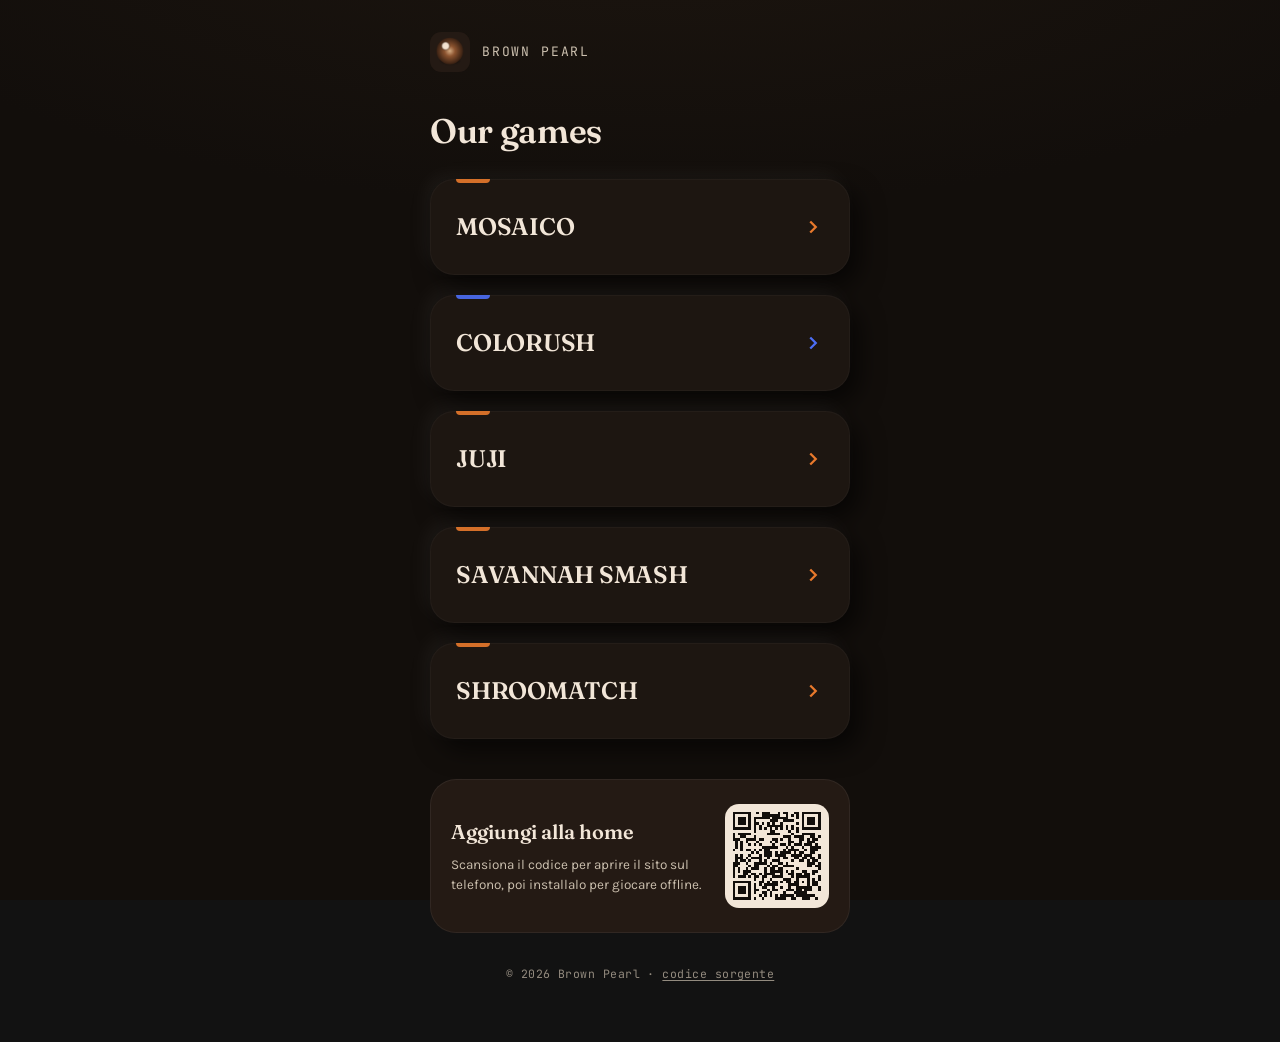
==== index.html @ 18529987 "Fix Folder" ====
<!DOCTYPE html>
<html lang="it">
<head>
<meta charset="UTF-8">
<meta name="viewport" content="width=device-width, initial-scale=1, viewport-fit=cover">

<!-- ===================== SEO ===================== -->
<title>Brown Pearl — Mosaico & COLORUSH, browser games</title>
<meta name="description" content="Brown Pearl: due puzzle game gratuiti da giocare subito nel browser, senza download. Shroomatch, match-3 nel bosco d'autunno con i funghi, e COLORUSH, il puzzle di abbinamento colori a tempo.">
<meta name="keywords" content="puzzle game browser, match 3 gratis, colorush, giochi html5, giochi mobile gratis">
<meta name="author" content="Brown Pearl">
<link rel="canonical" href="https://brownpearl.games/">
<meta name="robots" content="index, follow">

<!-- Open Graph -->
<meta property="og:type" content="website">
<meta property="og:site_name" content="Brown Pearl">
<meta property="og:title" content="Brown Pearl — Shroomatch & COLORUSH">
<meta property="og:description" content="Due puzzle game gratuiti da giocare subito nel browser: Shroomatch nel bosco d'autunno e COLORUSH, l'abbinamento colori a tempo.">
<meta property="og:image" content="https://brownpearl.games/assets/icons/icon-512.png">
<meta property="og:url" content="https://brownpearl.games/">
<meta property="og:locale" content="it_IT">

<!-- Twitter Card -->
<meta name="twitter:card" content="summary_large_image">
<meta name="twitter:title" content="Brown Pearl — Shroomatch & COLORUSH">
<meta name="twitter:description" content="Due puzzle game gratuiti da giocare subito nel browser, senza download.">
<meta name="twitter:image" content="https://brownpearl.games/assets/icons/icon-512.png">

<!-- ===================== PWA ===================== -->
<meta name="theme-color" content="#120e0b">
<meta name="color-scheme" content="dark">
<link rel="manifest" href="manifest.json">
<link rel="icon" type="image/png" sizes="32x32" href="assets/icons/icon-32.png">
<link rel="icon" type="image/png" sizes="16x16" href="assets/icons/icon-16.png">
<link rel="shortcut icon" href="assets/icons/favicon.ico">
<link rel="apple-touch-icon" href="assets/icons/apple-touch-icon.png">
<meta name="apple-mobile-web-app-capable" content="yes">
<meta name="apple-mobile-web-app-status-bar-style" content="black-translucent">
<meta name="apple-mobile-web-app-title" content="Brown Pearl">
<meta name="mobile-web-app-capable" content="yes">

<!-- Fonts -->
<link rel="preconnect" href="https://fonts.googleapis.com">
<link rel="preconnect" href="https://fonts.gstatic.com" crossorigin>
<link href="https://fonts.googleapis.com/css2?family=Fraunces:ital,opsz,wght@0,9..144,500;0,9..144,600;1,9..144,500&family=Karla:wght@400;500;700&family=JetBrains+Mono:wght@500;700&display=swap" rel="stylesheet">

<link rel="stylesheet" href="assets/css/style.css">

<!-- Structured data -->
<script type="application/ld+json">
{
  "@context": "https://schema.org",
  "@type": "WebSite",
  "name": "Brown Pearl",
  "url": "https://brownpearl.games/",
  "description": "Puzzle game gratuiti da giocare nel browser: MOSAICO e COLORUSH.",
  "publisher": { "@type": "Organization", "name": "Brown Pearl" }
}
</script>
</head>
<body>

<div class="spores" id="spores" aria-hidden="true"></div>

<main class="wrap">

  <header class="brand">
    <img src="assets/icons/icon-96.png" alt="" width="40" height="40" onerror="this.src='assets/icons/icon-192.png'">
    <span>Brown Pearl</span>
  </header>

  <h1 class="section-title">Our games</h1>

  <section class="games" aria-label="Giochi disponibili">

    <a class="game-btn" style="--accent:#E8792C" href="games/mosaico/">
      <span>MOSAICO</span>
      <svg viewBox="0 0 24 24" fill="none" stroke="currentColor" stroke-width="2.5"><path d="M9 6l6 6-6 6"/></svg>
    </a>

    <a class="game-btn" style="--accent:#4C6EF5" href="games/colorush/">
      <span>COLORUSH</span>
      <svg viewBox="0 0 24 24" fill="none" stroke="currentColor" stroke-width="2.5"><path d="M9 6l6 6-6 6"/></svg>
    </a>

    <a class="game-btn" style="--accent:#E8792C" href="games/juji/">
      <span>JUJI</span>
      <svg viewBox="0 0 24 24" fill="none" stroke="currentColor" stroke-width="2.5"><path d="M9 6l6 6-6 6"/></svg>
    </a>

    <a class="game-btn" style="--accent:#E8792C" href="games/savannah_smash/">
      <span>SAVANNAH SMASH</span>
      <svg viewBox="0 0 24 24" fill="none" stroke="currentColor" stroke-width="2.5"><path d="M9 6l6 6-6 6"/></svg>
    </a>

    <a class="game-btn" style="--accent:#E8792C" href="games/shroomatch/">
      <span>SHROOMATCH</span>
      <svg viewBox="0 0 24 24" fill="none" stroke="currentColor" stroke-width="2.5"><path d="M9 6l6 6-6 6"/></svg>
    </a>

  </section>

  <section class="install" aria-label="Installa l'app">
    <div class="copy">
      <h3>Aggiungi alla home</h3>
      <p>Scansiona il codice per aprire il sito sul telefono, poi installalo per giocare offline.</p>
      <button class="install-btn" id="installBtn" type="button">Installa app</button>
    </div>
    <div class="qr-box" id="qrBox" aria-hidden="true"></div>
  </section>

  <footer>
    <p>&copy; <span id="year"></span> Brown Pearl · <a href="https://github.com/" target="_blank" rel="noopener">codice sorgente</a></p>
  </footer>

</main>

<script src="assets/js/qrcode.min.js"></script>
<script src="assets/js/main.js"></script>
</body>
</html>
---- assets/css/style.css ----
/* ============================================================
   Brown Pearl — design tokens
   Palette:  #120E0B soil (bg) · #241A14 bark (panels)
             #E8792C amber (Shroomatch accent) · #6FA287 sage
             #4C6EF5 dusk-blue (COLORUSH accent) · #F2E6D8 parchment (text)
   Type:     Fraunces (display) · Karla (body/UI) · JetBrains Mono (labels)
   ============================================================ */

@font-face {
  font-family: "Fraunces";
  src: local("Fraunces");
}

:root {
  --soil: #120e0b;
  --bark: #241a14;
  --bark-2: #2f231b;
  --amber: #e8792c;
  --amber-soft: #f3a366;
  --sage: #6fa287;
  --dusk: #4c6ef5;
  --dusk-soft: #7d97f7;
  --parchment: #f2e6d8;
  --parchment-dim: #cbbfae;
  --shadow: rgba(0, 0, 0, 0.45);

  --font-display: "Fraunces", "Iowan Old Style", "Georgia", serif;
  --font-body: "Karla", "Segoe UI", system-ui, sans-serif;
  --font-mono: "JetBrains Mono", "SFMono-Regular", Menlo, monospace;

  --radius-lg: 26px;
  --radius-md: 16px;
  --safe-top: env(safe-area-inset-top, 0px);
  --safe-bottom: env(safe-area-inset-bottom, 0px);
}

* { box-sizing: border-box; }

html {
  -webkit-text-size-adjust: 100%;
  scroll-behavior: smooth;
}

body {
  margin: 0;
  min-height: 100vh;
  background: radial-gradient(ellipse 120% 60% at 50% -10%, #1c150f 0%, var(--soil) 55%) fixed;
  color: var(--parchment);
  font-family: var(--font-body);
  line-height: 1.5;
  overflow-x: hidden;
  padding-top: var(--safe-top);
  padding-bottom: var(--safe-bottom);
}

a { color: inherit; text-decoration: none; }
img { max-width: 100%; display: block; }

/* ---------- ambient spores (signature motion) ---------- */
.spores {
  position: fixed;
  inset: 0;
  pointer-events: none;
  z-index: 0;
  overflow: hidden;
}
.spore {
  position: absolute;
  bottom: -5%;
  width: 5px;
  height: 5px;
  border-radius: 50%;
  background: var(--sage);
  opacity: 0;
  filter: blur(0.3px);
  animation: rise linear infinite;
}
.spore.amber { background: var(--amber-soft); }
.spore.dusk { background: var(--dusk-soft); }

@keyframes rise {
  0%   { transform: translateY(0) translateX(0); opacity: 0; }
  8%   { opacity: 0.55; }
  90%  { opacity: 0.35; }
  100% { transform: translateY(-108vh) translateX(var(--drift, 20px)); opacity: 0; }
}

@media (prefers-reduced-motion: reduce) {
  .spore { animation: none; display: none; }
  * { scroll-behavior: auto !important; }
}

/* ---------- layout shell ---------- */
.wrap {
  position: relative;
  z-index: 1;
  max-width: 460px;
  margin: 0 auto;
  padding: 32px 20px 48px;
}

/* ---------- header ---------- */
.brand {
  display: flex;
  align-items: center;
  gap: 12px;
  margin-bottom: 34px;
}
.brand img { width: 40px; height: 40px; border-radius: 11px; }
.brand span {
  font-family: var(--font-mono);
  font-size: 13px;
  letter-spacing: 0.14em;
  text-transform: uppercase;
  color: var(--parchment-dim);
}

/* ---------- section title ---------- */
.section-title {
  font-family: var(--font-display);
  font-weight: 600;
  font-size: clamp(28px, 8vw, 34px);
  letter-spacing: -0.01em;
  margin: 0 0 22px;
}

/* ---------- embossed game buttons ---------- */
.games { display: flex; flex-direction: column; gap: 20px; margin-bottom: 40px; }

.game-btn {
  --surface: #1d1611;
  position: relative;
  display: flex;
  align-items: center;
  justify-content: space-between;
  gap: 12px;
  padding: 30px 26px;
  border-radius: 24px;
  background: var(--surface);
  box-shadow:
    -7px -7px 16px rgba(255, 255, 255, 0.035),
    9px 11px 24px rgba(0, 0, 0, 0.6),
    inset 0 0 0 1px rgba(255, 255, 255, 0.03);
  transition: transform 0.15s ease, box-shadow 0.15s ease;
}

.game-btn::before {
  content: "";
  position: absolute;
  left: 26px;
  top: 0;
  width: 34px;
  height: 4px;
  border-radius: 0 0 4px 4px;
  background: var(--accent);
  opacity: 0.9;
}

.game-btn span {
  font-family: var(--font-display);
  font-weight: 600;
  font-size: 24px;
  letter-spacing: -0.01em;
  color: var(--parchment);
}

.game-btn svg {
  width: 22px;
  height: 22px;
  flex-shrink: 0;
  color: var(--accent);
}

.game-btn:active {
  transform: translateY(1px) scale(0.99);
  box-shadow:
    inset 6px 6px 14px rgba(0, 0, 0, 0.55),
    inset -4px -4px 10px rgba(255, 255, 255, 0.03);
}

/* ---------- install / QR section ---------- */
.install {
  border-radius: var(--radius-lg);
  background: var(--bark);
  border: 1px solid rgba(255,255,255,0.06);
  padding: 24px 20px;
  display: flex;
  gap: 18px;
  align-items: center;
  margin-bottom: 32px;
}
.install .copy { flex: 1; min-width: 0; }
.install .eyebrow {
  font-family: var(--font-mono);
  font-size: 11px;
  letter-spacing: 0.14em;
  text-transform: uppercase;
  color: var(--sage);
  display: block;
  margin-bottom: 8px;
}
.install h3 {
  font-family: var(--font-display);
  font-size: 20px;
  margin: 0 0 8px;
  font-weight: 600;
}
.install p {
  margin: 0;
  font-size: 13.5px;
  color: var(--parchment-dim);
}
.install-btn {
  display: none;
  margin-top: 14px;
  font-family: var(--font-mono);
  font-size: 12px;
  letter-spacing: 0.06em;
  text-transform: uppercase;
  background: var(--sage);
  color: #0e1a14;
  border: none;
  padding: 10px 14px;
  border-radius: 999px;
  font-weight: 700;
  cursor: pointer;
}
.install-btn.show { display: inline-flex; align-items: center; gap: 6px; }

.qr-box {
  flex-shrink: 0;
  width: 104px;
  height: 104px;
  background: var(--parchment);
  border-radius: 14px;
  padding: 8px;
  display: flex;
  align-items: center;
  justify-content: center;
}
.qr-box img, .qr-box canvas { width: 100%; height: 100%; }

/* ---------- footer ---------- */
footer {
  text-align: center;
  font-family: var(--font-mono);
  font-size: 11.5px;
  letter-spacing: 0.04em;
  color: var(--parchment-dim);
  opacity: 0.7;
}
footer a { text-decoration: underline; text-underline-offset: 2px; }

/* focus visibility */
a:focus-visible, button:focus-visible {
  outline: 2px solid var(--amber-soft);
  outline-offset: 3px;
}

@media (max-width: 360px) {
  .install { flex-direction: column; align-items: stretch; }
  .qr-box { align-self: center; }
}
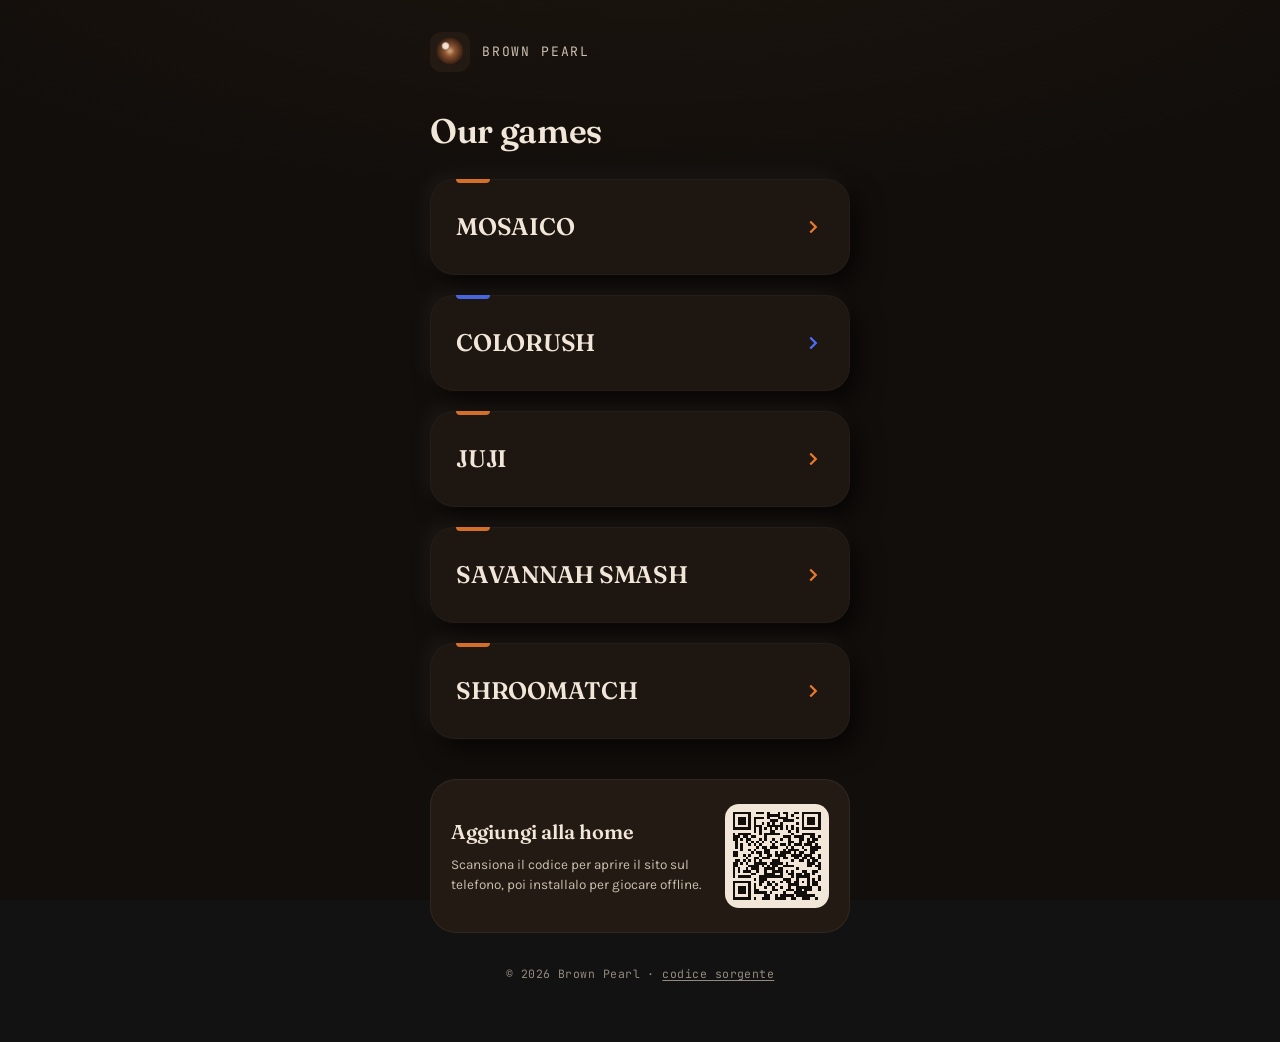
==== commit f8a03ed4: "Update index.html" ====
--- a/index.html
+++ b/index.html
@@ -94,7 +94,7 @@
       <svg viewBox="0 0 24 24" fill="none" stroke="currentColor" stroke-width="2.5"><path d="M9 6l6 6-6 6"/></svg>
     </a>
 
-    <a class="game-btn" style="--accent:#E8792C" href="games/shroomatch/">
+    <a class="game-btn" style="--accent:#E8792C" href="games/shroomatch-html/">
       <span>SHROOMATCH</span>
       <svg viewBox="0 0 24 24" fill="none" stroke="currentColor" stroke-width="2.5"><path d="M9 6l6 6-6 6"/></svg>
     </a>
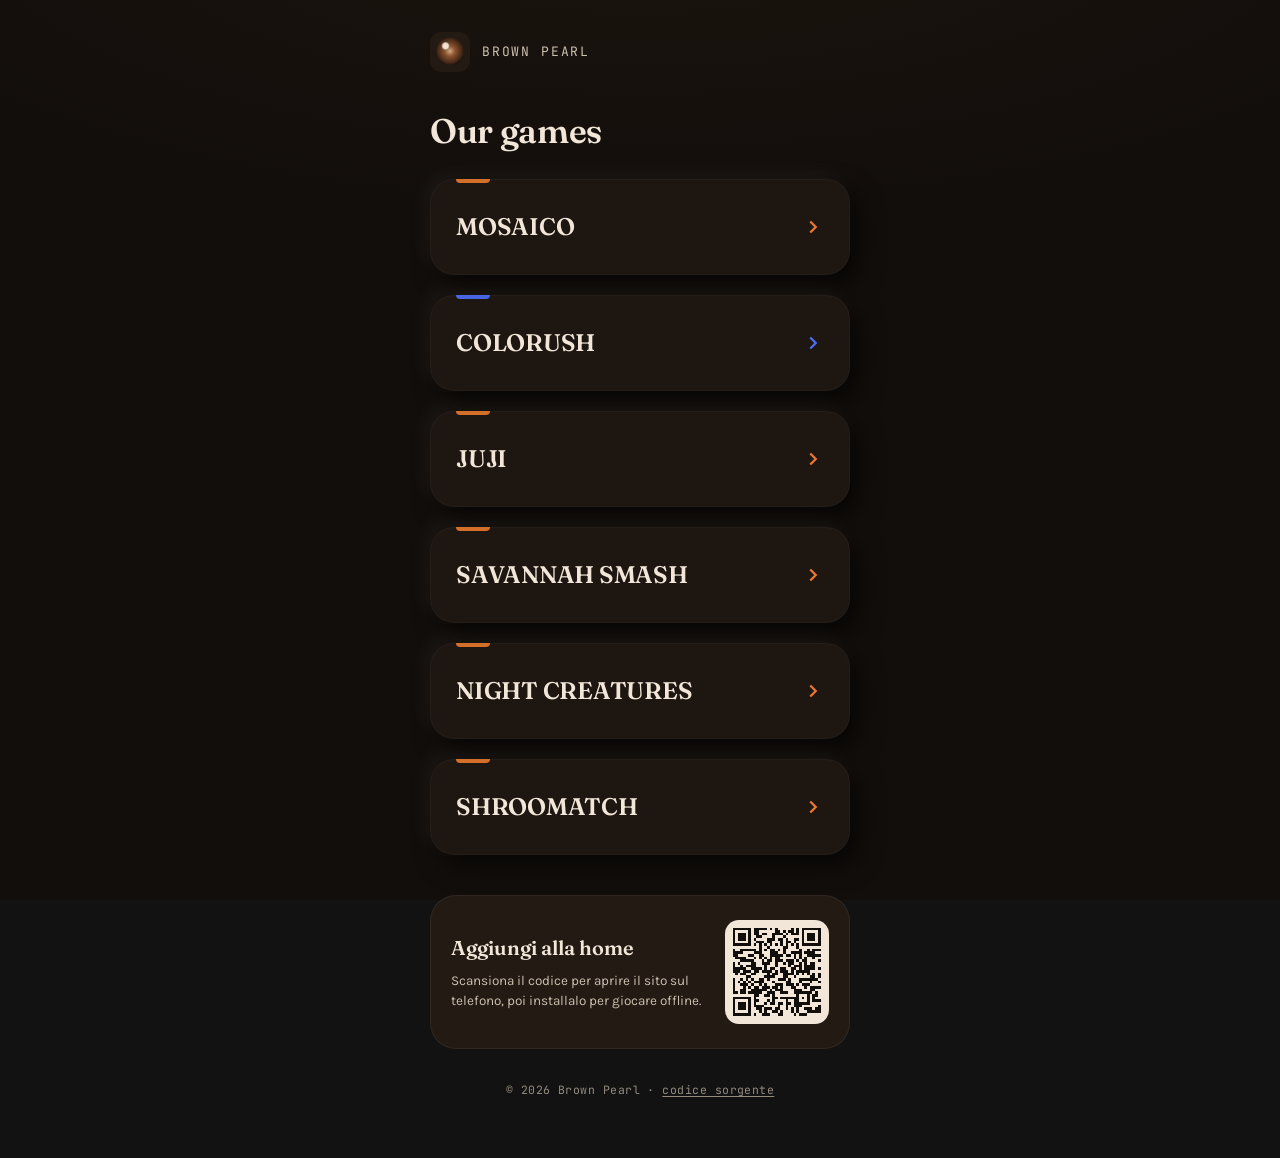
==== commit 6602c080: "Update index.html" ====
--- a/index.html
+++ b/index.html
@@ -93,6 +93,11 @@
       <span>SAVANNAH SMASH</span>
       <svg viewBox="0 0 24 24" fill="none" stroke="currentColor" stroke-width="2.5"><path d="M9 6l6 6-6 6"/></svg>
     </a>
+    
+    <a class="game-btn" style="--accent:#E8792C" href="games/night-creatures/">
+      <span>NIGHT CREATURES</span>
+      <svg viewBox="0 0 24 24" fill="none" stroke="currentColor" stroke-width="2.5"><path d="M9 6l6 6-6 6"/></svg>
+    </a>
 
     <a class="game-btn" style="--accent:#E8792C" href="games/shroomatch-html/">
       <span>SHROOMATCH</span>
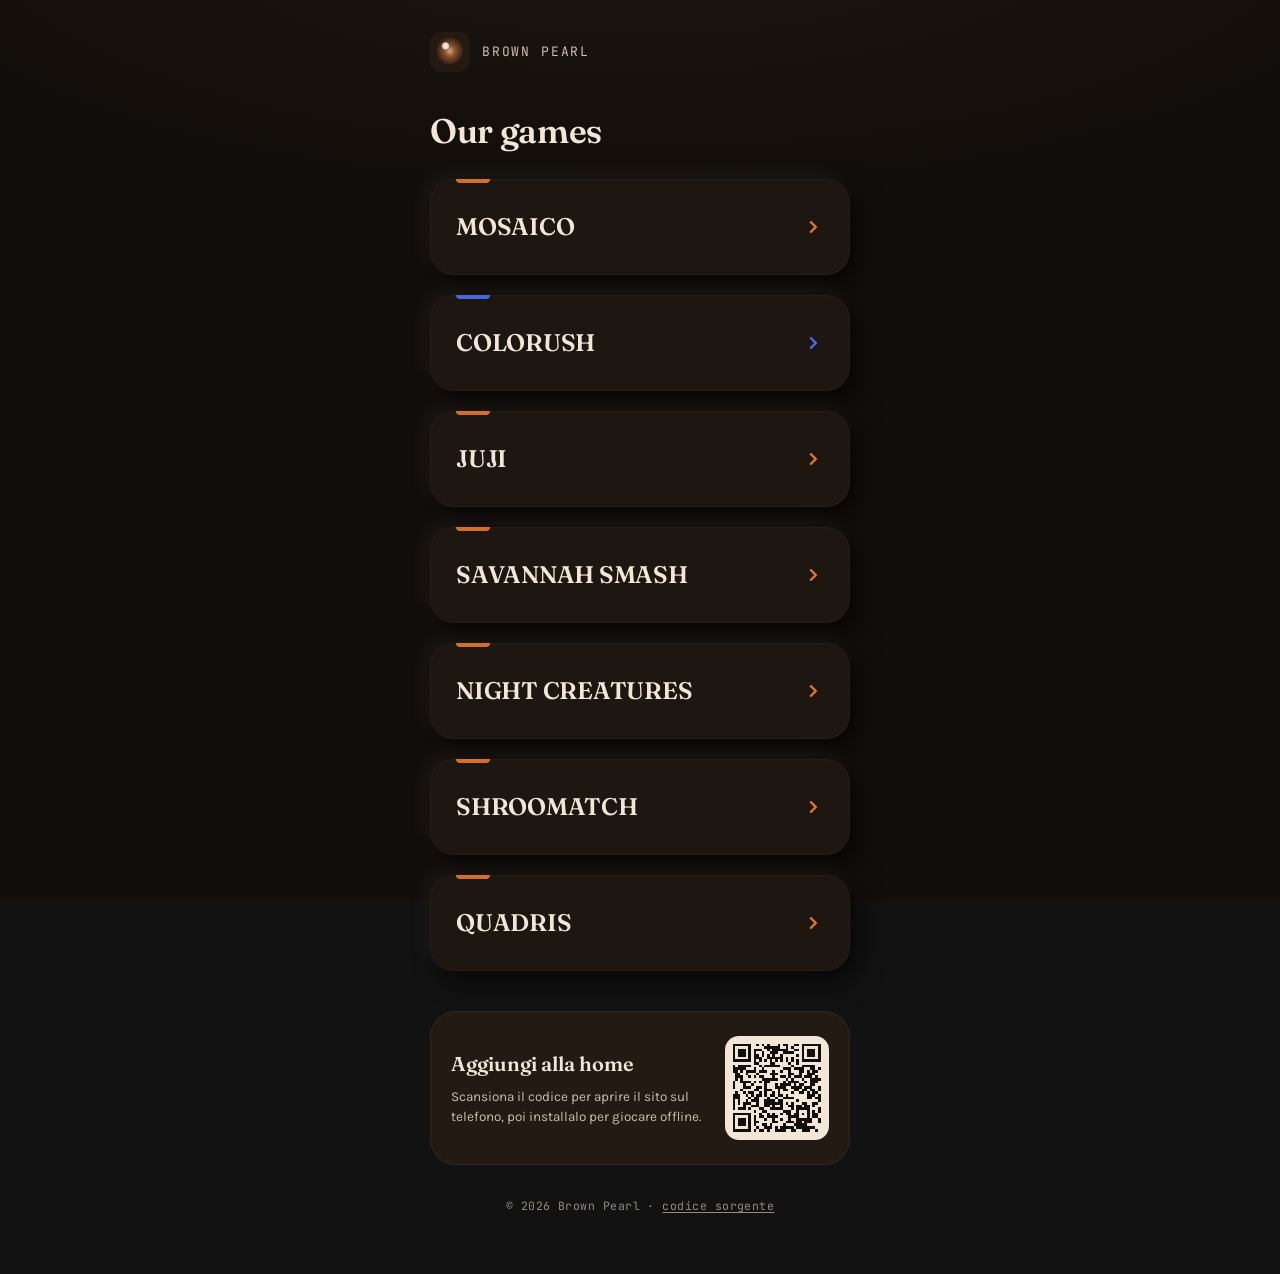
==== commit df9b6c1d: "Update index.html" ====
--- a/index.html
+++ b/index.html
@@ -103,6 +103,11 @@
       <span>SHROOMATCH</span>
       <svg viewBox="0 0 24 24" fill="none" stroke="currentColor" stroke-width="2.5"><path d="M9 6l6 6-6 6"/></svg>
     </a>
+    
+    <a class="game-btn" style="--accent:#E8792C" href="games/quadris/">
+      <span>QUADRIS</span>
+      <svg viewBox="0 0 24 24" fill="none" stroke="currentColor" stroke-width="2.5"><path d="M9 6l6 6-6 6"/></svg>
+    </a>
 
   </section>
 
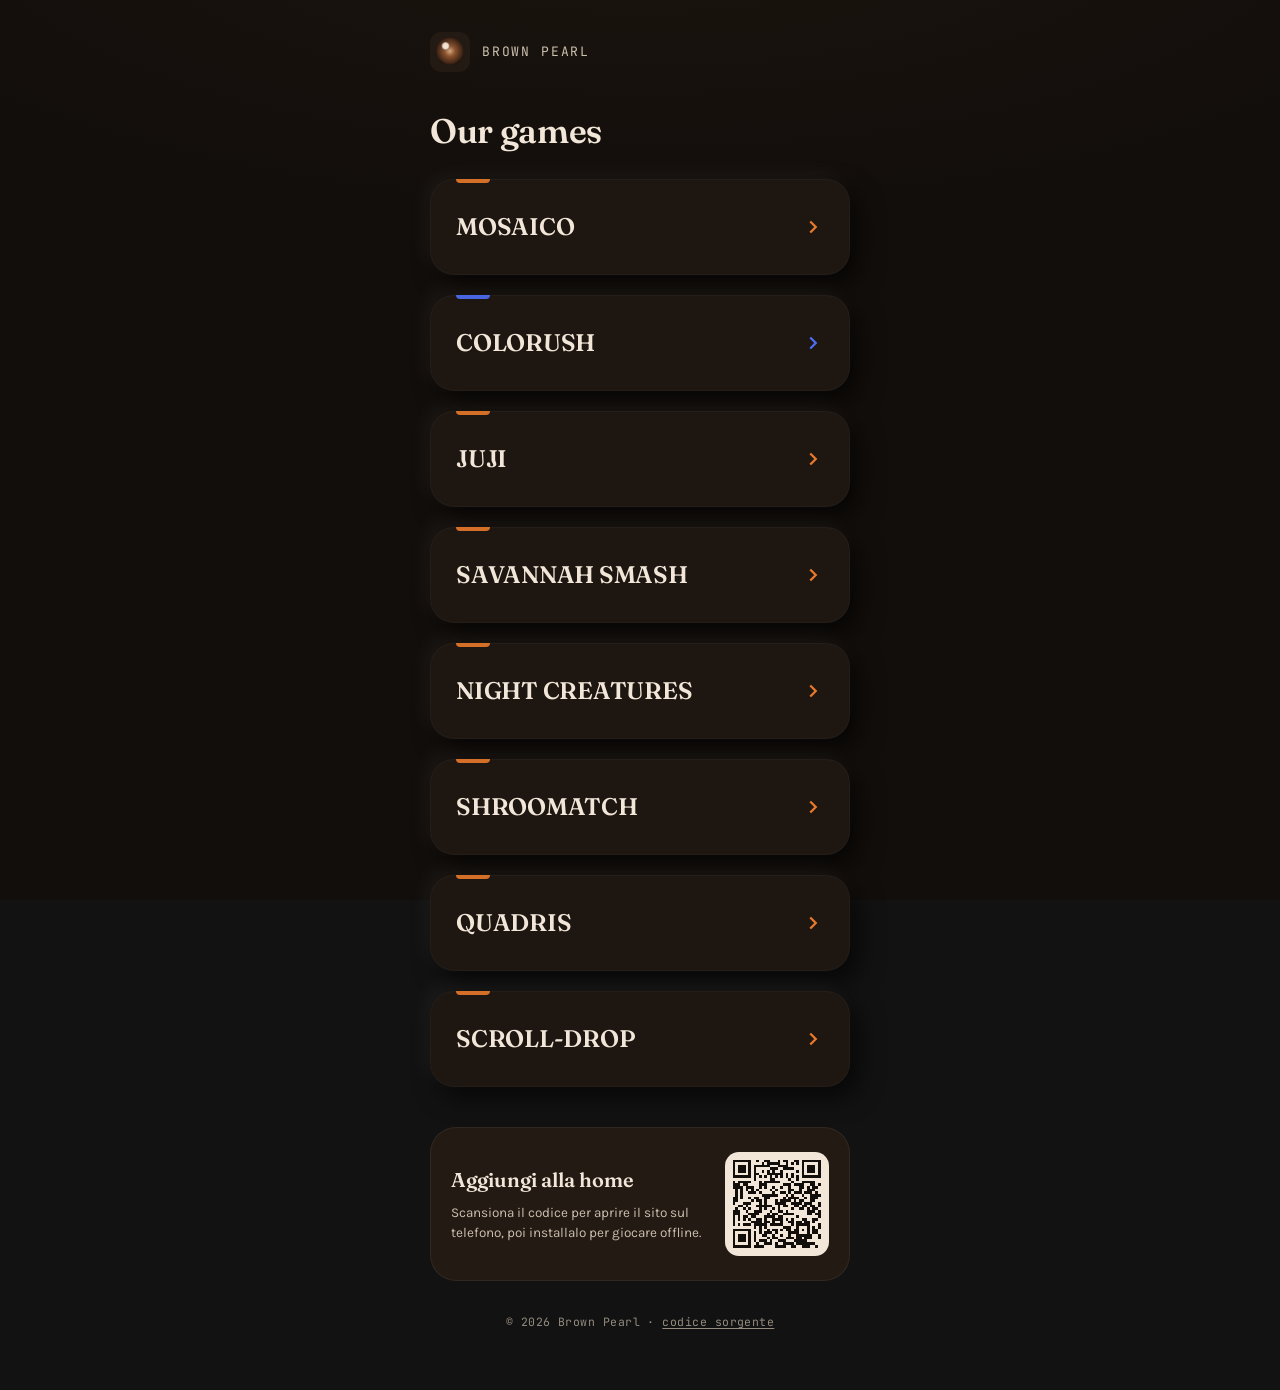
==== commit a0d5a2a1: "Update index.html" ====
--- a/index.html
+++ b/index.html
@@ -108,6 +108,11 @@
       <span>QUADRIS</span>
       <svg viewBox="0 0 24 24" fill="none" stroke="currentColor" stroke-width="2.5"><path d="M9 6l6 6-6 6"/></svg>
     </a>
+    
+    <a class="game-btn" style="--accent:#E8792C" href="games/scroll-drop/">
+      <span>SCROLL-DROP</span>
+      <svg viewBox="0 0 24 24" fill="none" stroke="currentColor" stroke-width="2.5"><path d="M9 6l6 6-6 6"/></svg>
+    </a>
 
   </section>
 
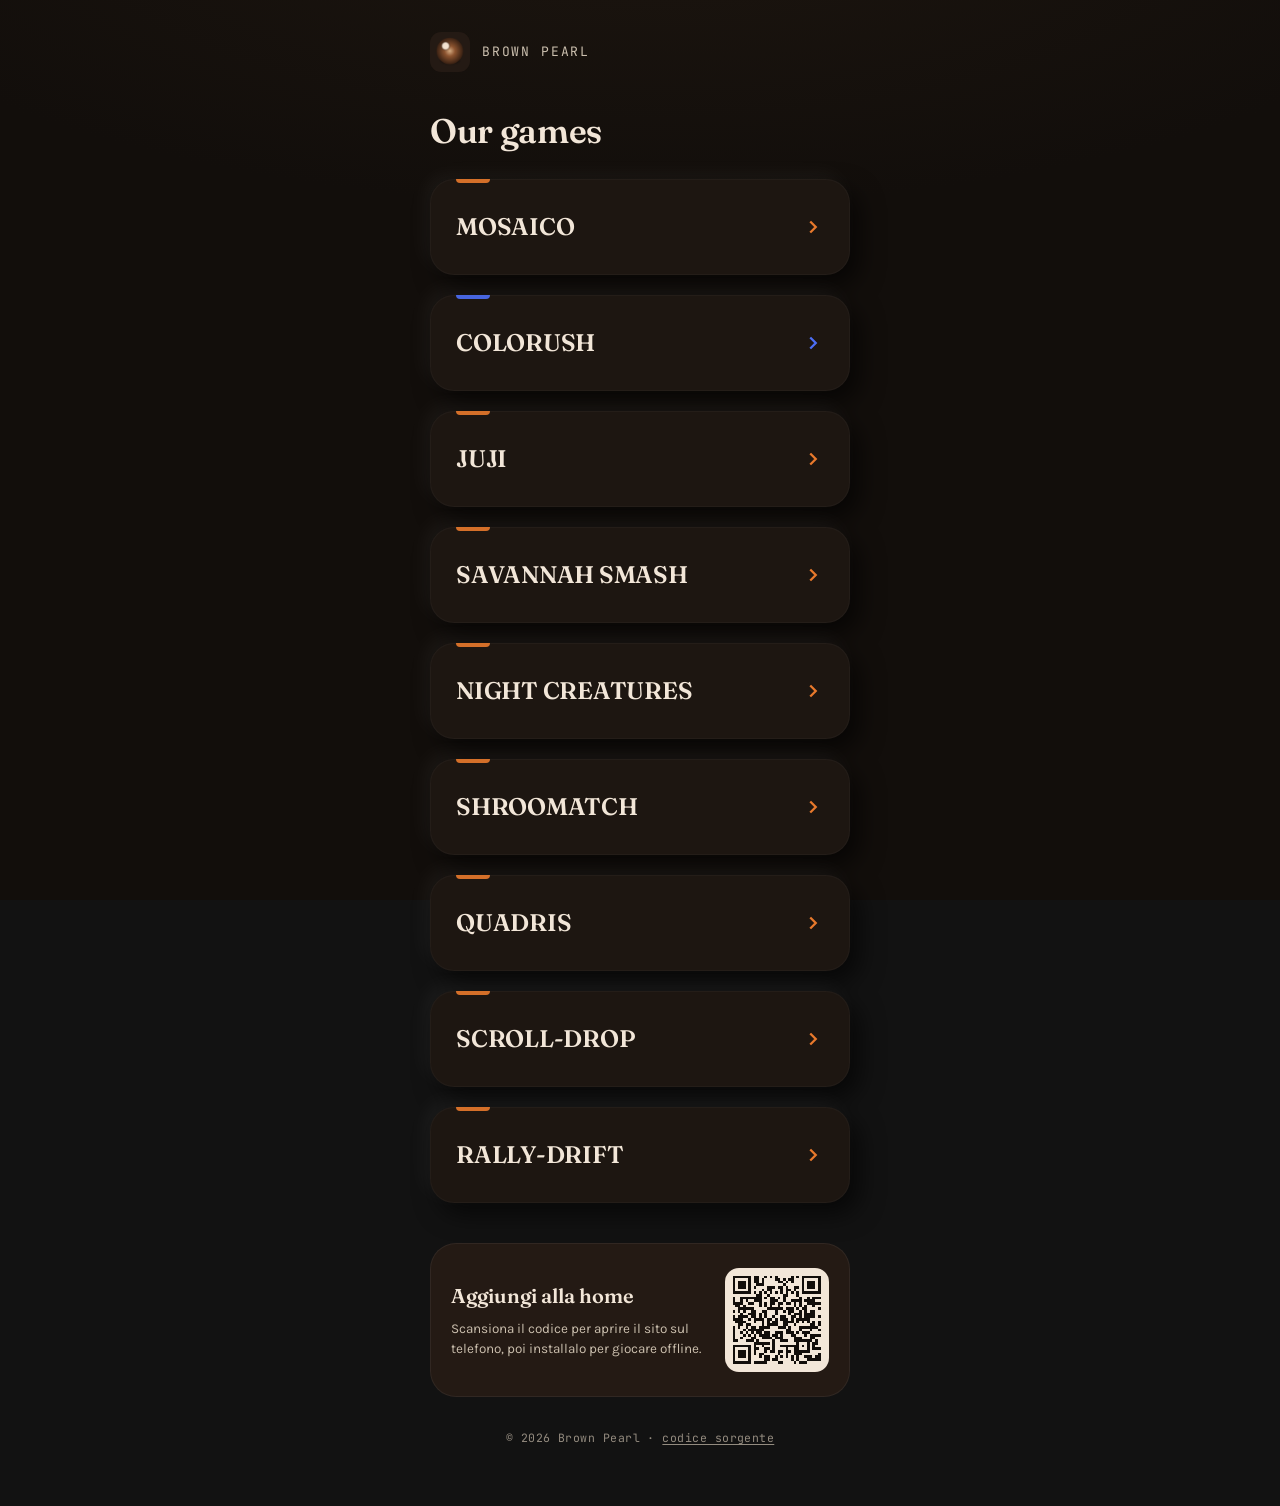
==== commit add44f3e: "Update index.html" ====
--- a/index.html
+++ b/index.html
@@ -113,6 +113,11 @@
       <span>SCROLL-DROP</span>
       <svg viewBox="0 0 24 24" fill="none" stroke="currentColor" stroke-width="2.5"><path d="M9 6l6 6-6 6"/></svg>
     </a>
+    
+    <a class="game-btn" style="--accent:#E8792C" href="games/rally-drift/">
+      <span>RALLY-DRIFT</span>
+      <svg viewBox="0 0 24 24" fill="none" stroke="currentColor" stroke-width="2.5"><path d="M9 6l6 6-6 6"/></svg>
+    </a>
 
   </section>
 
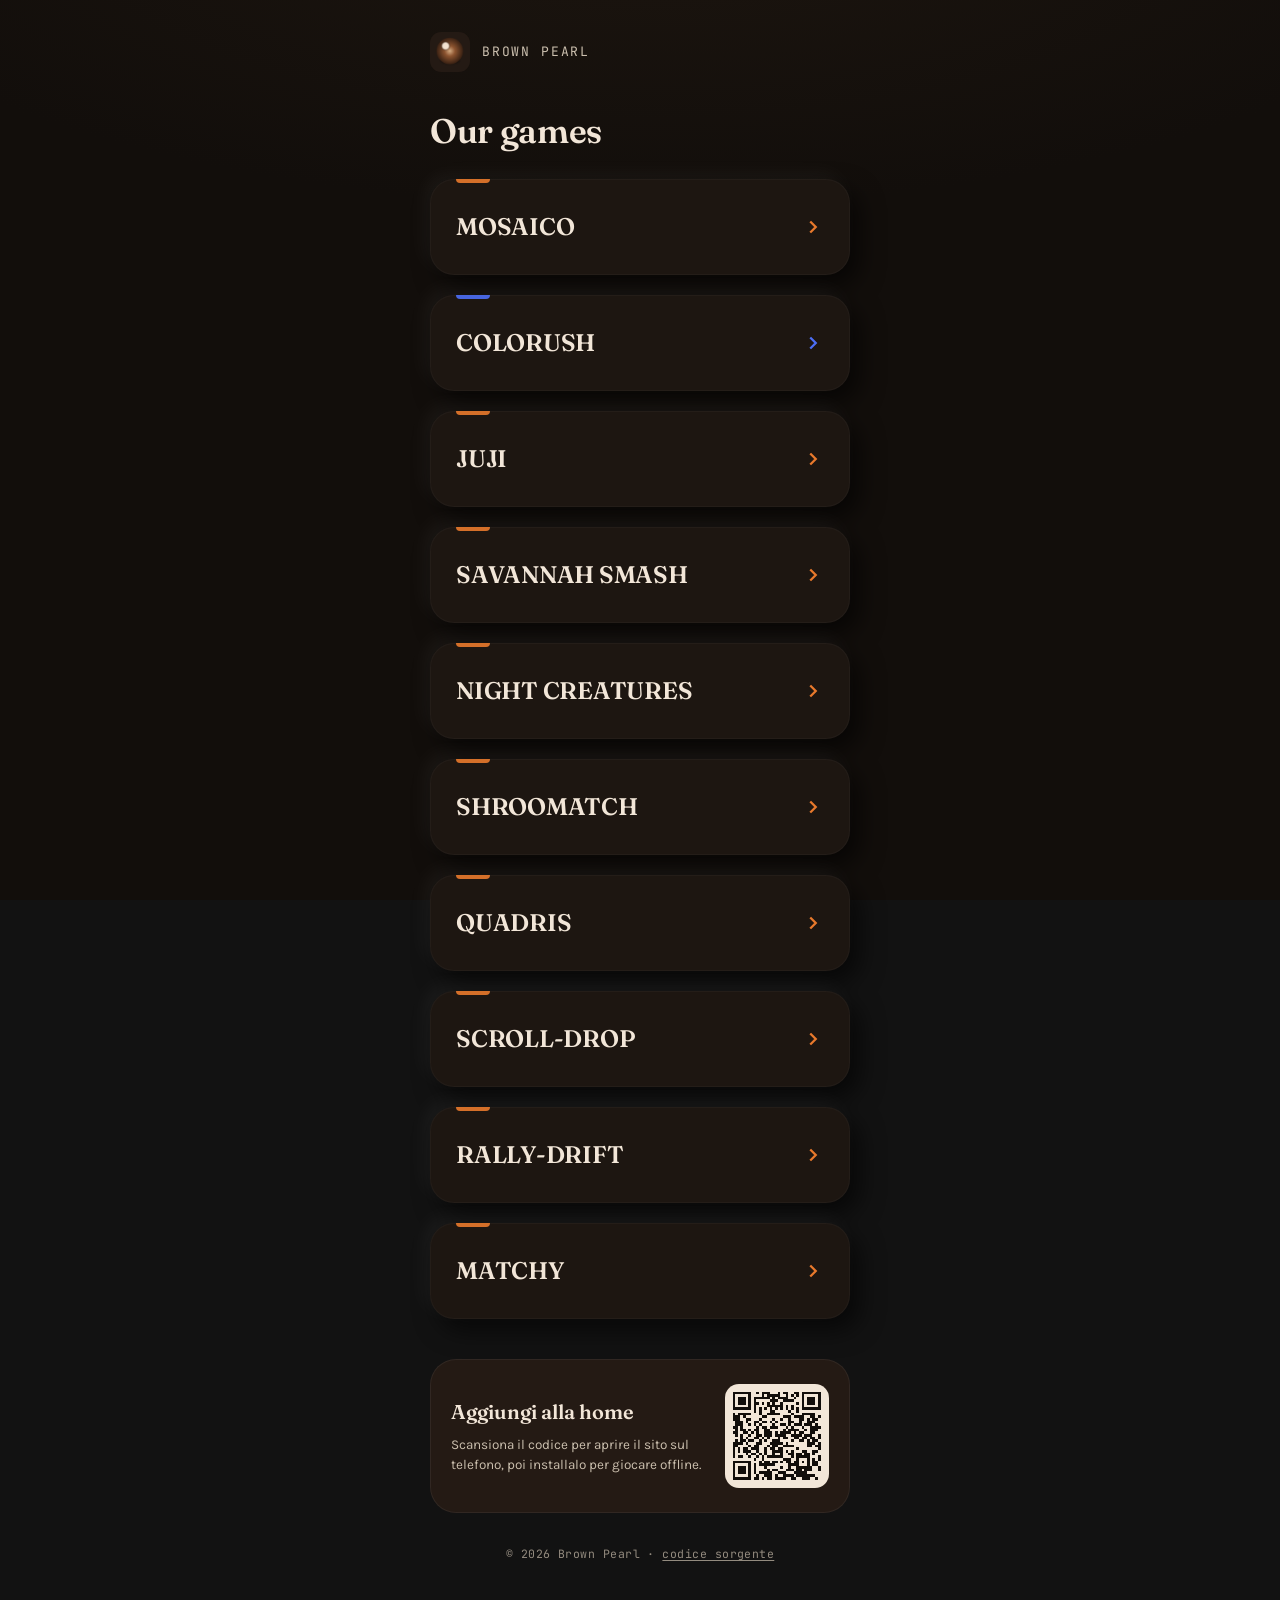
==== commit 501c94d1: "Update index.html" ====
--- a/index.html
+++ b/index.html
@@ -118,6 +118,11 @@
       <span>RALLY-DRIFT</span>
       <svg viewBox="0 0 24 24" fill="none" stroke="currentColor" stroke-width="2.5"><path d="M9 6l6 6-6 6"/></svg>
     </a>
+    
+    <a class="game-btn" style="--accent:#E8792C" href="games/matchy/">
+      <span>MATCHY</span>
+      <svg viewBox="0 0 24 24" fill="none" stroke="currentColor" stroke-width="2.5"><path d="M9 6l6 6-6 6"/></svg>
+    </a>
 
   </section>
 
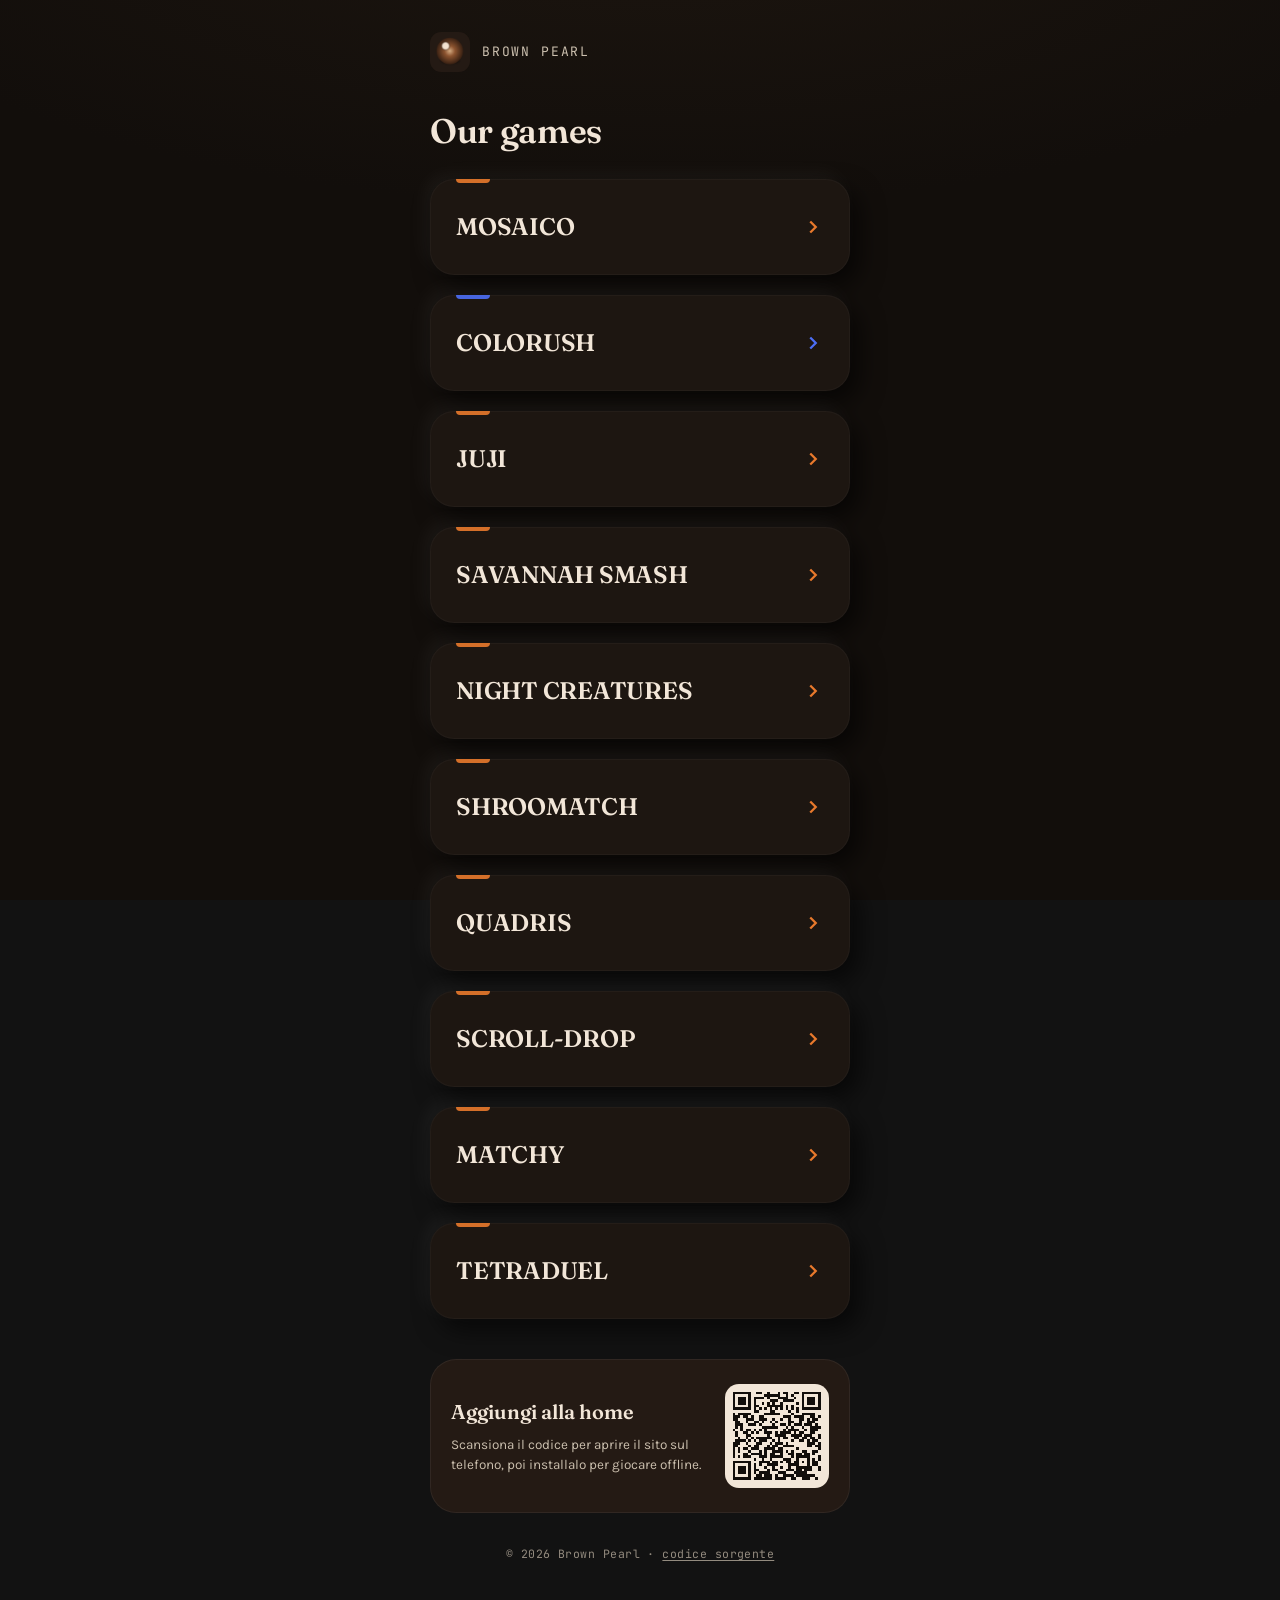
==== commit 561a794c: "Update index.html" ====
--- a/index.html
+++ b/index.html
@@ -114,13 +114,18 @@
       <svg viewBox="0 0 24 24" fill="none" stroke="currentColor" stroke-width="2.5"><path d="M9 6l6 6-6 6"/></svg>
     </a>
     
-    <a class="game-btn" style="--accent:#E8792C" href="games/rally-drift/">
+    <!-- <a class="game-btn" style="--accent:#E8792C" href="games/rally-drift/">
       <span>RALLY-DRIFT</span>
+      <svg viewBox="0 0 24 24" fill="none" stroke="currentColor" stroke-width="2.5"><path d="M9 6l6 6-6 6"/></svg>
+    </a> -->
+    
+    <a class="game-btn" style="--accent:#E8792C" href="games/matchy/">
+      <span>MATCHY</span>
       <svg viewBox="0 0 24 24" fill="none" stroke="currentColor" stroke-width="2.5"><path d="M9 6l6 6-6 6"/></svg>
     </a>
     
-    <a class="game-btn" style="--accent:#E8792C" href="games/matchy/">
-      <span>MATCHY</span>
+    <a class="game-btn" style="--accent:#E8792C" href="games/tetraduel/">
+      <span>TETRADUEL</span>
       <svg viewBox="0 0 24 24" fill="none" stroke="currentColor" stroke-width="2.5"><path d="M9 6l6 6-6 6"/></svg>
     </a>
 
